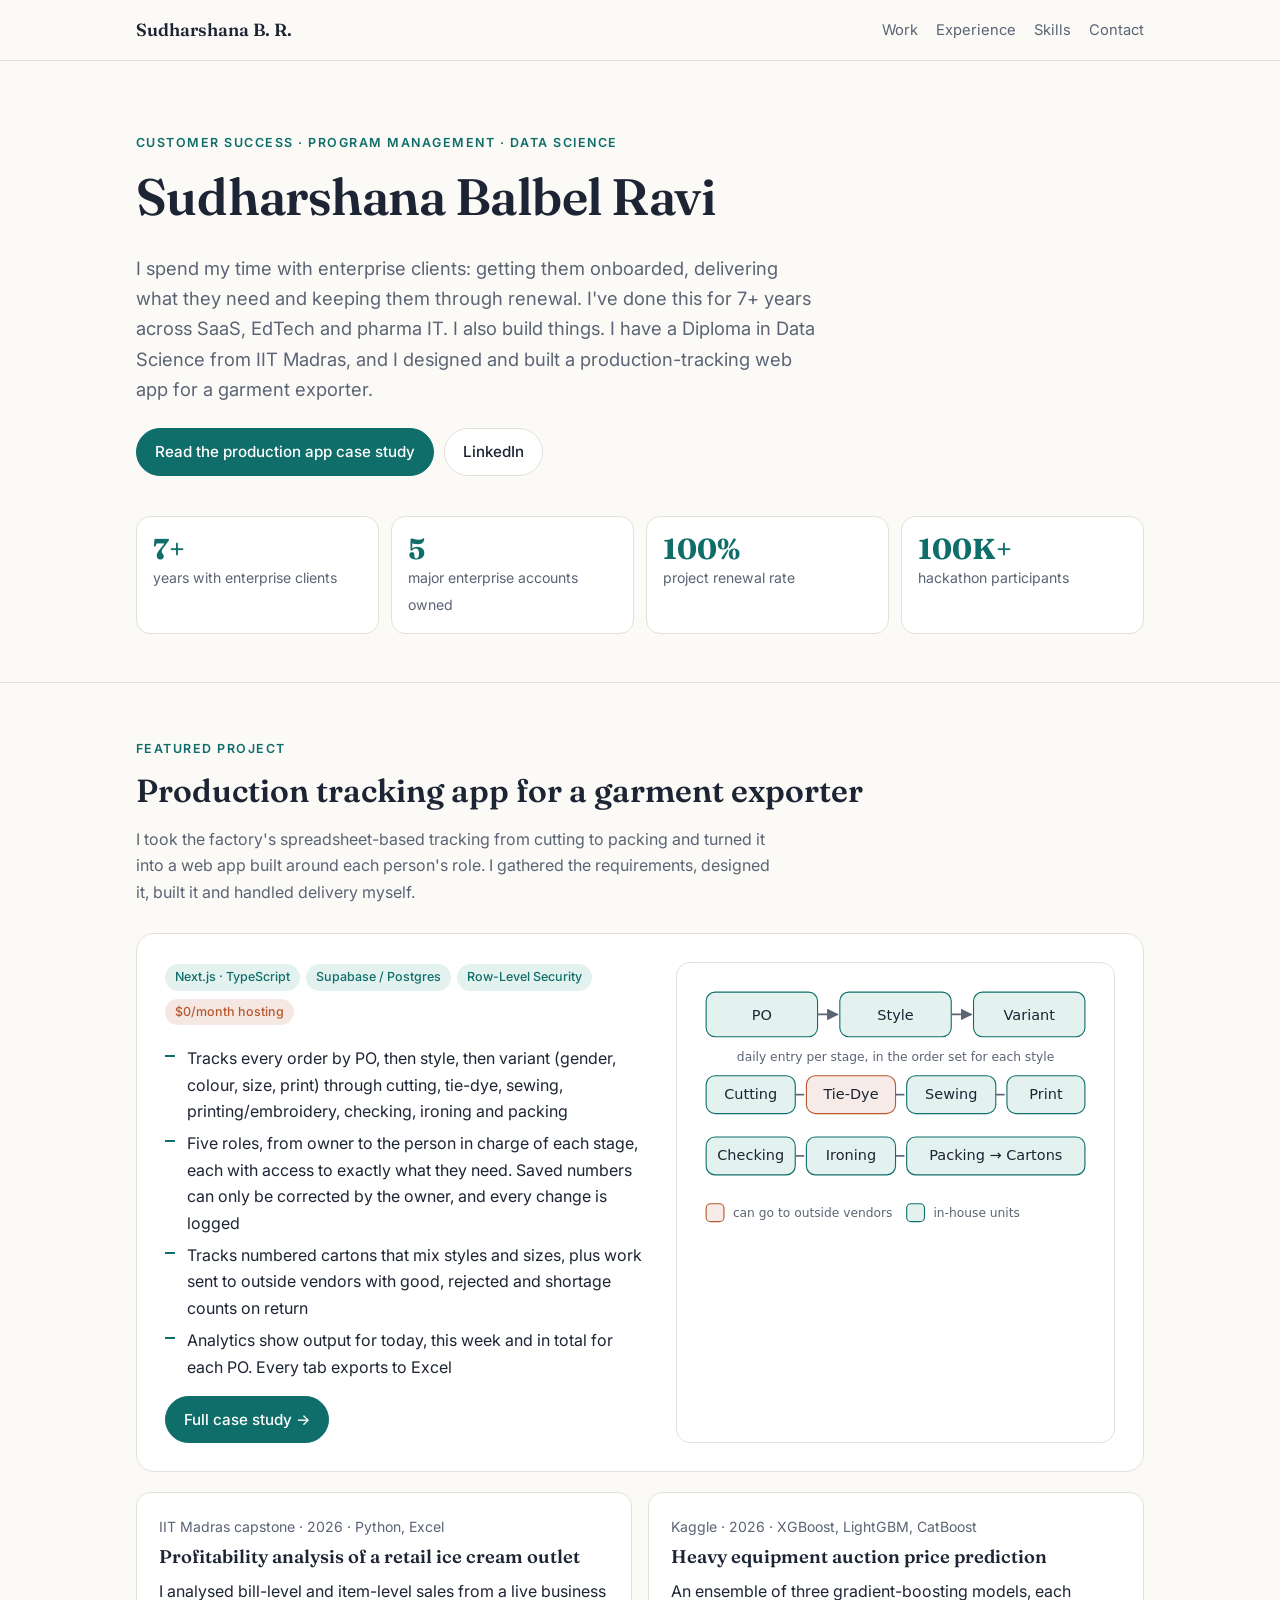
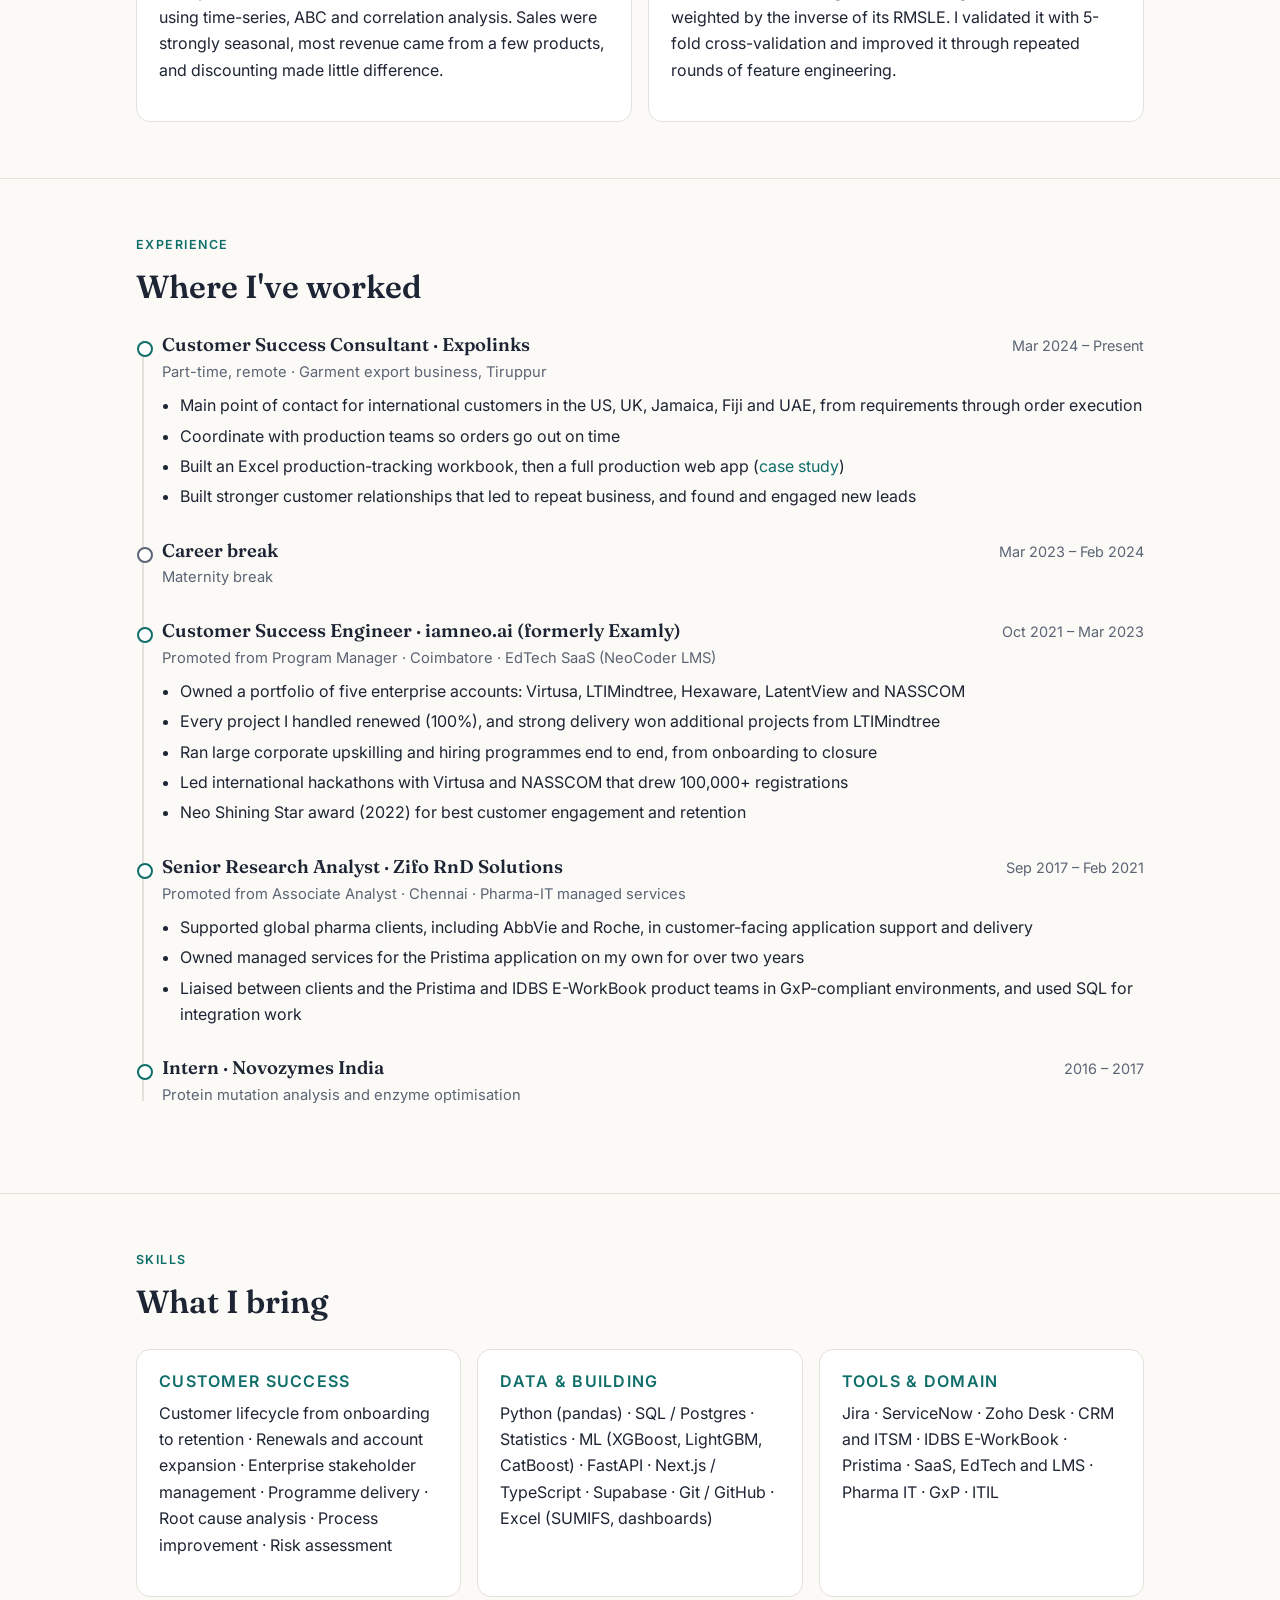
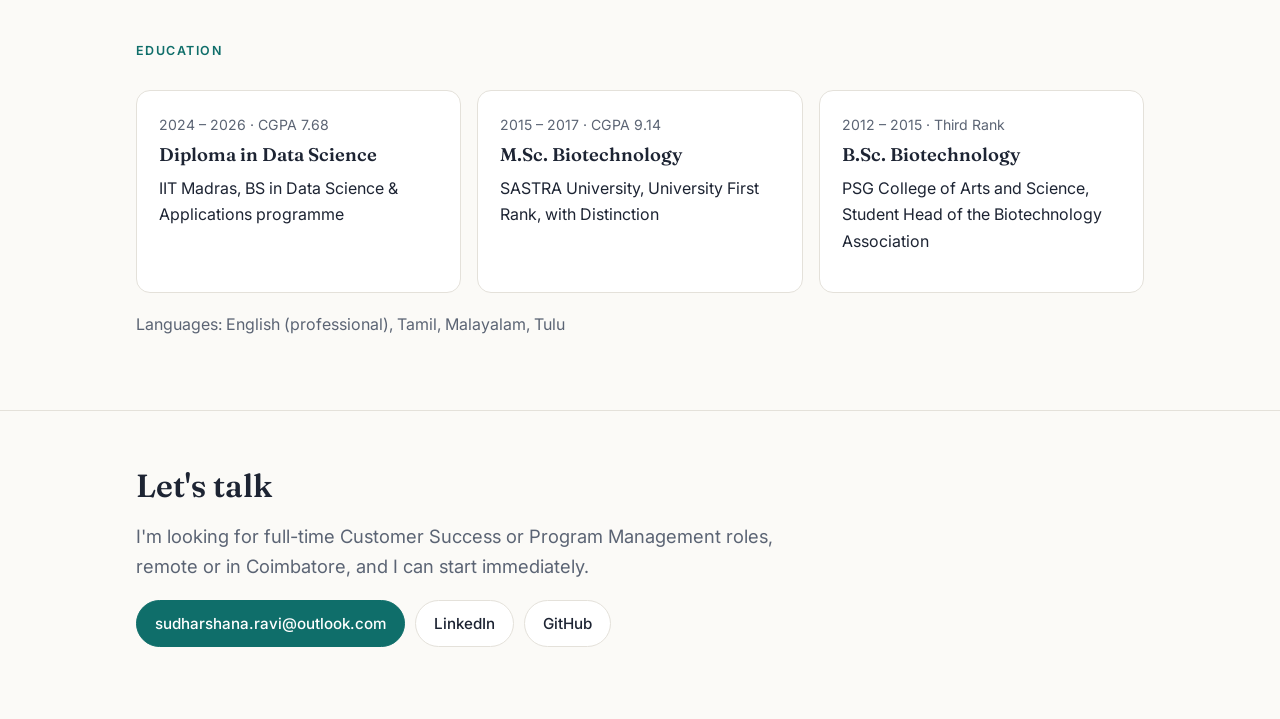
==== index.html @ f2a8cdd0 "Add portfolio site" ====
<!doctype html>
<html lang="en">
<head>
<meta charset="utf-8">
<meta name="viewport" content="width=device-width, initial-scale=1">
<title>Sudharshana Balbel Ravi</title>
<meta name="description" content="Customer Success & Program Management professional with 7+ years managing enterprise clients, Diploma in Data Science (IIT Madras), and builder of a production-tracking web app for a garment exporter.">
<link rel="preconnect" href="https://fonts.googleapis.com">
<link rel="preconnect" href="https://fonts.gstatic.com" crossorigin>
<link href="https://fonts.googleapis.com/css2?family=Fraunces:opsz,wght@9..144,600&family=Inter:wght@400;500;600&display=swap" rel="stylesheet">
<link rel="stylesheet" href="style.css">
</head>
<body>

<nav class="nav">
  <div class="wrap">
    <a class="brand" href="#top">Sudharshana B. R.</a>
    <ul>
      <li><a href="#work">Work</a></li>
      <li><a href="#experience">Experience</a></li>
      <li class="hide-sm"><a href="#skills">Skills</a></li>
      <li><a href="#contact">Contact</a></li>
    </ul>
  </div>
</nav>

<header class="hero" id="top">
  <div class="wrap">
    <div class="eyebrow">Customer Success · Program Management · Data Science</div>
    <h1>Sudharshana Balbel Ravi</h1>
    <p class="lede">I spend my time with enterprise clients: getting them onboarded, delivering what they need and keeping them through renewal. I've done this for 7+ years across SaaS, EdTech and pharma IT. I also build things. I have a Diploma in Data Science from IIT Madras, and I designed and built a production-tracking web app for a garment exporter.</p>
    <div class="btns">
      <a class="btn primary" href="production-app.html">Read the production app case study</a>
      <a class="btn" href="https://linkedin.com/in/sudharshana-balbel-ravi">LinkedIn</a>
    </div>
    <div class="stats">
      <div class="stat"><b>7+</b><span>years with enterprise clients</span></div>
      <div class="stat"><b>5</b><span>major enterprise accounts owned</span></div>
      <div class="stat"><b>100%</b><span>project renewal rate</span></div>
      <div class="stat"><b>100K+</b><span>hackathon participants</span></div>
    </div>
  </div>
</header>

<section id="work">
  <div class="wrap">
    <div class="section-head">
      <div class="eyebrow">Featured project</div>
      <h2>Production tracking app for a garment exporter</h2>
      <p>I took the factory's spreadsheet-based tracking from cutting to packing and turned it into a web app built around each person's role. I gathered the requirements, designed it, built it and handled delivery myself.</p>
    </div>
    <div class="feature">
      <div>
        <span class="tag">Next.js · TypeScript</span><span class="tag">Supabase / Postgres</span><span class="tag">Row-Level Security</span><span class="tag warm">$0/month hosting</span>
        <ul class="ticks" style="margin-top:14px">
          <li>Tracks every order by PO, then style, then variant (gender, colour, size, print) through cutting, tie-dye, sewing, printing/embroidery, checking, ironing and packing</li>
          <li>Five roles, from owner to the person in charge of each stage, each with access to exactly what they need. Saved numbers can only be corrected by the owner, and every change is logged</li>
          <li>Tracks numbered cartons that mix styles and sizes, plus work sent to outside vendors with good, rejected and shortage counts on return</li>
          <li>Analytics show output for today, this week and in total for each PO. Every tab exports to Excel</li>
        </ul>
        <a class="btn primary" href="production-app.html">Full case study →</a>
      </div>
      <div class="flow" style="margin:0">
        <svg class="compact" viewBox="0 0 360 230" role="img" aria-label="Order flow from PO to packed cartons">
          <defs><marker id="ah" viewBox="0 0 10 10" refX="9" refY="5" markerWidth="7" markerHeight="7" orient="auto"><path d="M0,0L10,5L0,10z" fill="currentColor" style="color:var(--muted)"/></marker></defs>
          <rect class="box" x="10" y="10" width="100" height="40" rx="8"/><text x="60" y="35" text-anchor="middle">PO</text>
          <rect class="box" x="130" y="10" width="100" height="40" rx="8"/><text x="180" y="35" text-anchor="middle">Style</text>
          <rect class="box" x="250" y="10" width="100" height="40" rx="8"/><text x="300" y="35" text-anchor="middle">Variant</text>
          <path class="arrow" d="M110 30H128" marker-end="url(#ah)"/><path class="arrow" d="M230 30H248" marker-end="url(#ah)"/>
          <text class="lbl" x="180" y="72" text-anchor="middle">daily entry per stage, in the order set for each style</text>
          <rect class="box" x="10" y="85" width="80" height="34" rx="8"/><text x="50" y="106" text-anchor="middle">Cutting</text>
          <rect class="box out" x="100" y="85" width="80" height="34" rx="8"/><text x="140" y="106" text-anchor="middle">Tie-Dye</text>
          <rect class="box" x="190" y="85" width="80" height="34" rx="8"/><text x="230" y="106" text-anchor="middle">Sewing</text>
          <rect class="box" x="280" y="85" width="70" height="34" rx="8"/><text x="315" y="106" text-anchor="middle">Print</text>
          <rect class="box" x="10" y="140" width="80" height="34" rx="8"/><text x="50" y="161" text-anchor="middle">Checking</text>
          <rect class="box" x="100" y="140" width="80" height="34" rx="8"/><text x="140" y="161" text-anchor="middle">Ironing</text>
          <rect class="box" x="190" y="140" width="160" height="34" rx="8"/><text x="270" y="161" text-anchor="middle">Packing → Cartons</text>
          <path class="arrow" d="M90 102H98"/><path class="arrow" d="M180 102H188"/><path class="arrow" d="M270 102H278"/>
          <path class="arrow" d="M90 157H98"/><path class="arrow" d="M180 157H188"/>
          <rect class="box out" x="10" y="200" width="16" height="16" rx="4"/><text class="lbl" x="34" y="212">can go to outside vendors</text>
          <rect class="box" x="190" y="200" width="16" height="16" rx="4"/><text class="lbl" x="214" y="212">in-house units</text>
        </svg>
      </div>
    </div>

    <div class="cards" style="margin-top:20px">
      <div class="card">
        <div class="meta">IIT Madras capstone · 2026 · Python, Excel</div>
        <h3>Profitability analysis of a retail ice cream outlet</h3>
        <p>I analysed bill-level and item-level sales from a live business using time-series, ABC and correlation analysis. Sales were strongly seasonal, most revenue came from a few products, and discounting made little difference.</p>
      </div>
      <div class="card">
        <div class="meta">Kaggle · 2026 · XGBoost, LightGBM, CatBoost</div>
        <h3>Heavy equipment auction price prediction</h3>
        <p>An ensemble of three gradient-boosting models, each weighted by the inverse of its RMSLE. I validated it with 5-fold cross-validation and improved it through repeated rounds of feature engineering.</p>
      </div>
    </div>
  </div>
</section>

<section id="experience">
  <div class="wrap">
    <div class="section-head"><div class="eyebrow">Experience</div><h2>Where I've worked</h2></div>
    <div class="tl">
      <div class="tl-item">
        <div class="tl-head"><h3>Customer Success Consultant · Expolinks</h3><span class="tl-date">Mar 2024 – Present</span></div>
        <div class="tl-sub">Part-time, remote · Garment export business, Tiruppur</div>
        <ul>
          <li>Main point of contact for international customers in the US, UK, Jamaica, Fiji and UAE, from requirements through order execution</li>
          <li>Coordinate with production teams so orders go out on time</li>
          <li>Built an Excel production-tracking workbook, then a full production web app (<a href="production-app.html">case study</a>)</li>
          <li>Built stronger customer relationships that led to repeat business, and found and engaged new leads</li>
        </ul>
      </div>
      <div class="tl-item break">
        <div class="tl-head"><h3>Career break</h3><span class="tl-date">Mar 2023 – Feb 2024</span></div>
        <div class="tl-sub">Maternity break</div>
      </div>
      <div class="tl-item">
        <div class="tl-head"><h3>Customer Success Engineer · iamneo.ai (formerly Examly)</h3><span class="tl-date">Oct 2021 – Mar 2023</span></div>
        <div class="tl-sub">Promoted from Program Manager · Coimbatore · EdTech SaaS (NeoCoder LMS)</div>
        <ul>
          <li>Owned a portfolio of five enterprise accounts: Virtusa, LTIMindtree, Hexaware, LatentView and NASSCOM</li>
          <li>Every project I handled renewed (100%), and strong delivery won additional projects from LTIMindtree</li>
          <li>Ran large corporate upskilling and hiring programmes end to end, from onboarding to closure</li>
          <li>Led international hackathons with Virtusa and NASSCOM that drew 100,000+ registrations</li>
          <li>Neo Shining Star award (2022) for best customer engagement and retention</li>
        </ul>
      </div>
      <div class="tl-item">
        <div class="tl-head"><h3>Senior Research Analyst · Zifo RnD Solutions</h3><span class="tl-date">Sep 2017 – Feb 2021</span></div>
        <div class="tl-sub">Promoted from Associate Analyst · Chennai · Pharma-IT managed services</div>
        <ul>
          <li>Supported global pharma clients, including AbbVie and Roche, in customer-facing application support and delivery</li>
          <li>Owned managed services for the Pristima application on my own for over two years</li>
          <li>Liaised between clients and the Pristima and IDBS E-WorkBook product teams in GxP-compliant environments, and used SQL for integration work</li>
        </ul>
      </div>
      <div class="tl-item">
        <div class="tl-head"><h3>Intern · Novozymes India</h3><span class="tl-date">2016 – 2017</span></div>
        <div class="tl-sub">Protein mutation analysis and enzyme optimisation</div>
      </div>
    </div>
  </div>
</section>

<section id="skills">
  <div class="wrap">
    <div class="section-head"><div class="eyebrow">Skills</div><h2>What I bring</h2></div>
    <div class="skills">
      <div class="card"><h3>Customer success</h3><p>Customer lifecycle from onboarding to retention · Renewals and account expansion · Enterprise stakeholder management · Programme delivery · Root cause analysis · Process improvement · Risk assessment</p></div>
      <div class="card"><h3>Data &amp; building</h3><p>Python (pandas) · SQL / Postgres · Statistics · ML (XGBoost, LightGBM, CatBoost) · FastAPI · Next.js / TypeScript · Supabase · Git / GitHub · Excel (SUMIFS, dashboards)</p></div>
      <div class="card"><h3>Tools &amp; domain</h3><p>Jira · ServiceNow · Zoho Desk · CRM and ITSM · IDBS E-WorkBook · Pristima · SaaS, EdTech and LMS · Pharma IT · GxP · ITIL</p></div>
    </div>

    <div class="section-head" style="margin-top:44px"><div class="eyebrow">Education</div></div>
    <div class="edu">
      <div class="card"><div class="meta">2024 – 2026 · CGPA 7.68</div><h3>Diploma in Data Science</h3><p>IIT Madras, BS in Data Science &amp; Applications programme</p></div>
      <div class="card"><div class="meta">2015 – 2017 · CGPA 9.14</div><h3>M.Sc. Biotechnology</h3><p>SASTRA University, University First Rank, with Distinction</p></div>
      <div class="card"><div class="meta">2012 – 2015 · Third Rank</div><h3>B.Sc. Biotechnology</h3><p>PSG College of Arts and Science, Student Head of the Biotechnology Association</p></div>
    </div>
    <p style="color:var(--muted);margin-top:18px">Languages: English (professional), Tamil, Malayalam, Tulu</p>
  </div>
</section>

<footer id="contact">
  <div class="wrap">
    <h2>Let's talk</h2>
    <p class="lede">I'm looking for full-time Customer Success or Program Management roles, remote or in Coimbatore, and I can start immediately.</p>
    <div class="contact">
      <a class="btn primary" href="mailto:sudharshana.ravi@outlook.com">sudharshana.ravi@outlook.com</a>
      <a class="btn" href="https://linkedin.com/in/sudharshana-balbel-ravi">LinkedIn</a>
      <a class="btn" href="https://github.com/SudharshanaBalbelRavu">GitHub</a>
    </div>
  </div>
</footer>
</body>
</html>
---- style.css ----
:root {
  --bg: #fbfaf7;
  --surface: #ffffff;
  --ink: #1d2433;
  --muted: #5b6474;
  --line: #e4e1da;
  --accent: #0f6e6a;
  --accent-soft: #e3f1ef;
  --warm: #b8572f;
  --radius: 14px;
  --max: 1040px;
}
@media (prefers-color-scheme: dark) {
  :root:not([data-theme="light"]) {
    --bg: #12161d; --surface: #1a2029; --ink: #e8eaee; --muted: #a2aab7;
    --line: #2c3440; --accent: #4fb7ae; --accent-soft: #173431; --warm: #e08a62;
  }
}
* { box-sizing: border-box; }
html { scroll-behavior: smooth; }
body {
  margin: 0; background: var(--bg); color: var(--ink);
  font: 16px/1.65 "Inter", system-ui, -apple-system, "Segoe UI", sans-serif;
}
a { color: var(--accent); text-decoration: none; }
a:hover { text-decoration: underline; }
.wrap { max-width: var(--max); margin: 0 auto; padding: 0 16px; }
h1, h2, h3 { font-family: "Fraunces", Georgia, serif; line-height: 1.2; margin: 0 0 .5em; font-weight: 600; }
h1 { font-size: clamp(2.1rem, 5vw, 3.2rem); letter-spacing: -.01em; }
h2 { font-size: clamp(1.5rem, 3vw, 2rem); }
h3 { font-size: 1.15rem; }
p { margin: 0 0 1em; }

/* nav */
.nav { position: sticky; top: 0; z-index: 10; background: color-mix(in srgb, var(--bg) 88%, transparent); backdrop-filter: blur(8px); border-bottom: 1px solid var(--line); }
.nav .wrap { display: flex; align-items: center; justify-content: space-between; height: 60px; gap: 12px; }
.brand { font-family: "Fraunces", Georgia, serif; font-weight: 600; color: var(--ink); font-size: 1.1rem; }
.nav ul { display: flex; gap: 18px; list-style: none; margin: 0; padding: 0; font-size: .92rem; }
.nav ul a { color: var(--muted); }
@media (max-width: 640px) { .nav ul li.hide-sm { display: none; } .nav ul { gap: 12px; } }

/* hero */
.hero { padding: 72px 0 48px; }
.eyebrow { text-transform: uppercase; letter-spacing: .12em; font-size: .78rem; color: var(--accent); font-weight: 600; margin-bottom: 12px; }
.lede { font-size: 1.15rem; color: var(--muted); max-width: 680px; }
.btns { display: flex; flex-wrap: wrap; gap: 10px; margin-top: 24px; }
.btn { display: inline-block; padding: 10px 18px; border-radius: 999px; border: 1px solid var(--line); color: var(--ink); background: var(--surface); font-weight: 500; font-size: .95rem; }
.btn.primary { background: var(--accent); color: #fff; border-color: var(--accent); }
.btn:hover { text-decoration: none; filter: brightness(1.05); }

.stats { display: grid; grid-template-columns: repeat(4, 1fr); gap: 12px; margin-top: 40px; }
.stat { background: var(--surface); border: 1px solid var(--line); border-radius: var(--radius); padding: 16px; }
.stat b { display: block; font-family: "Fraunces", Georgia, serif; font-size: 1.8rem; color: var(--accent); line-height: 1.1; }
.stat span { color: var(--muted); font-size: .88rem; }
@media (max-width: 720px) { .stats { grid-template-columns: repeat(2, 1fr); } }

section { padding: 56px 0; border-top: 1px solid var(--line); }
.section-head { margin-bottom: 28px; }
.section-head p { color: var(--muted); max-width: 640px; }

/* featured project */
.feature { display: grid; grid-template-columns: 1.1fr 1fr; gap: 28px; background: var(--surface); border: 1px solid var(--line); border-radius: 18px; padding: 28px; }
@media (max-width: 820px) { .feature { grid-template-columns: 1fr; } }
.tag { display: inline-block; font-size: .78rem; padding: 3px 10px; border-radius: 999px; background: var(--accent-soft); color: var(--accent); margin: 0 6px 6px 0; font-weight: 500; }
.tag.warm { background: color-mix(in srgb, var(--warm) 14%, transparent); color: var(--warm); }
ul.ticks { list-style: none; padding: 0; margin: 0 0 1em; }
ul.ticks li { padding-left: 22px; position: relative; margin-bottom: 6px; }
ul.ticks li::before { content: ""; position: absolute; left: 0; top: .62em; width: 10px; height: 2px; background: var(--accent); }

.cards { display: grid; grid-template-columns: repeat(2, 1fr); gap: 16px; }
@media (max-width: 720px) { .cards { grid-template-columns: 1fr; } }
.card { background: var(--surface); border: 1px solid var(--line); border-radius: var(--radius); padding: 22px; }
.card .meta { color: var(--muted); font-size: .88rem; margin-bottom: 8px; }

/* timeline */
.tl { position: relative; padding-left: 26px; }
.tl::before { content: ""; position: absolute; left: 6px; top: 6px; bottom: 6px; width: 2px; background: var(--line); }
.tl-item { position: relative; margin-bottom: 30px; }
.tl-item::before { content: ""; position: absolute; left: -25px; top: 7px; width: 12px; height: 12px; border-radius: 50%; background: var(--surface); border: 2px solid var(--accent); }
.tl-item.break::before { border-color: var(--muted); }
.tl-head { display: flex; flex-wrap: wrap; justify-content: space-between; gap: 4px 16px; }
.tl-head h3 { margin: 0; }
.tl-date { color: var(--muted); font-size: .9rem; white-space: nowrap; }
.tl-sub { color: var(--muted); font-size: .92rem; margin: 2px 0 8px; }
.tl-item ul { margin: 0; padding-left: 18px; }
.tl-item li { margin-bottom: 4px; }

.skills { display: grid; grid-template-columns: repeat(3, 1fr); gap: 16px; }
@media (max-width: 820px) { .skills { grid-template-columns: 1fr; } }
.skills .card h3 { font-size: 1rem; font-family: inherit; text-transform: uppercase; letter-spacing: .08em; color: var(--accent); }

.edu { display: grid; grid-template-columns: repeat(3, 1fr); gap: 16px; }
@media (max-width: 820px) { .edu { grid-template-columns: 1fr; } }

footer { padding: 56px 0 72px; border-top: 1px solid var(--line); }
.contact { display: flex; flex-wrap: wrap; gap: 10px; }

/* case study */
.cs-hero { padding: 56px 0 32px; }
.back { font-size: .92rem; color: var(--muted); }
.facts { display: grid; grid-template-columns: repeat(4, 1fr); gap: 12px; margin: 28px 0 8px; }
.facts div { background: var(--surface); border: 1px solid var(--line); border-radius: var(--radius); padding: 14px 16px; }
.facts small { display: block; color: var(--muted); font-size: .8rem; text-transform: uppercase; letter-spacing: .08em; }
@media (max-width: 720px) { .facts { grid-template-columns: repeat(2, 1fr); } }
.prose { max-width: 760px; }
.flow { overflow-x: auto; background: var(--surface); border: 1px solid var(--line); border-radius: var(--radius); padding: 18px; margin: 18px 0; }
.flow svg { display: block; min-width: 640px; width: 100%; height: auto; }
.flow svg .box { fill: var(--accent-soft); stroke: var(--accent); }
.flow svg .box.out { fill: color-mix(in srgb, var(--warm) 12%, var(--surface)); stroke: var(--warm); }
.flow svg text { fill: var(--ink); font: 500 13px system-ui, sans-serif; }
.flow svg .lbl { fill: var(--muted); font-size: 11px; }
.flow svg .arrow { stroke: var(--muted); stroke-width: 1.5; fill: none; }
table { width: 100%; border-collapse: collapse; font-size: .93rem; margin: 12px 0 20px; }
th, td { text-align: left; padding: 9px 10px; border-bottom: 1px solid var(--line); vertical-align: top; }
th { font-weight: 600; color: var(--muted); font-size: .8rem; text-transform: uppercase; letter-spacing: .06em; }
.table-wrap { overflow-x: auto; }
.callout { background: var(--accent-soft); border-left: 3px solid var(--accent); padding: 14px 18px; border-radius: 8px; margin: 18px 0; }
.flow svg.compact { min-width: 0; max-width: 420px; margin: 0 auto; }
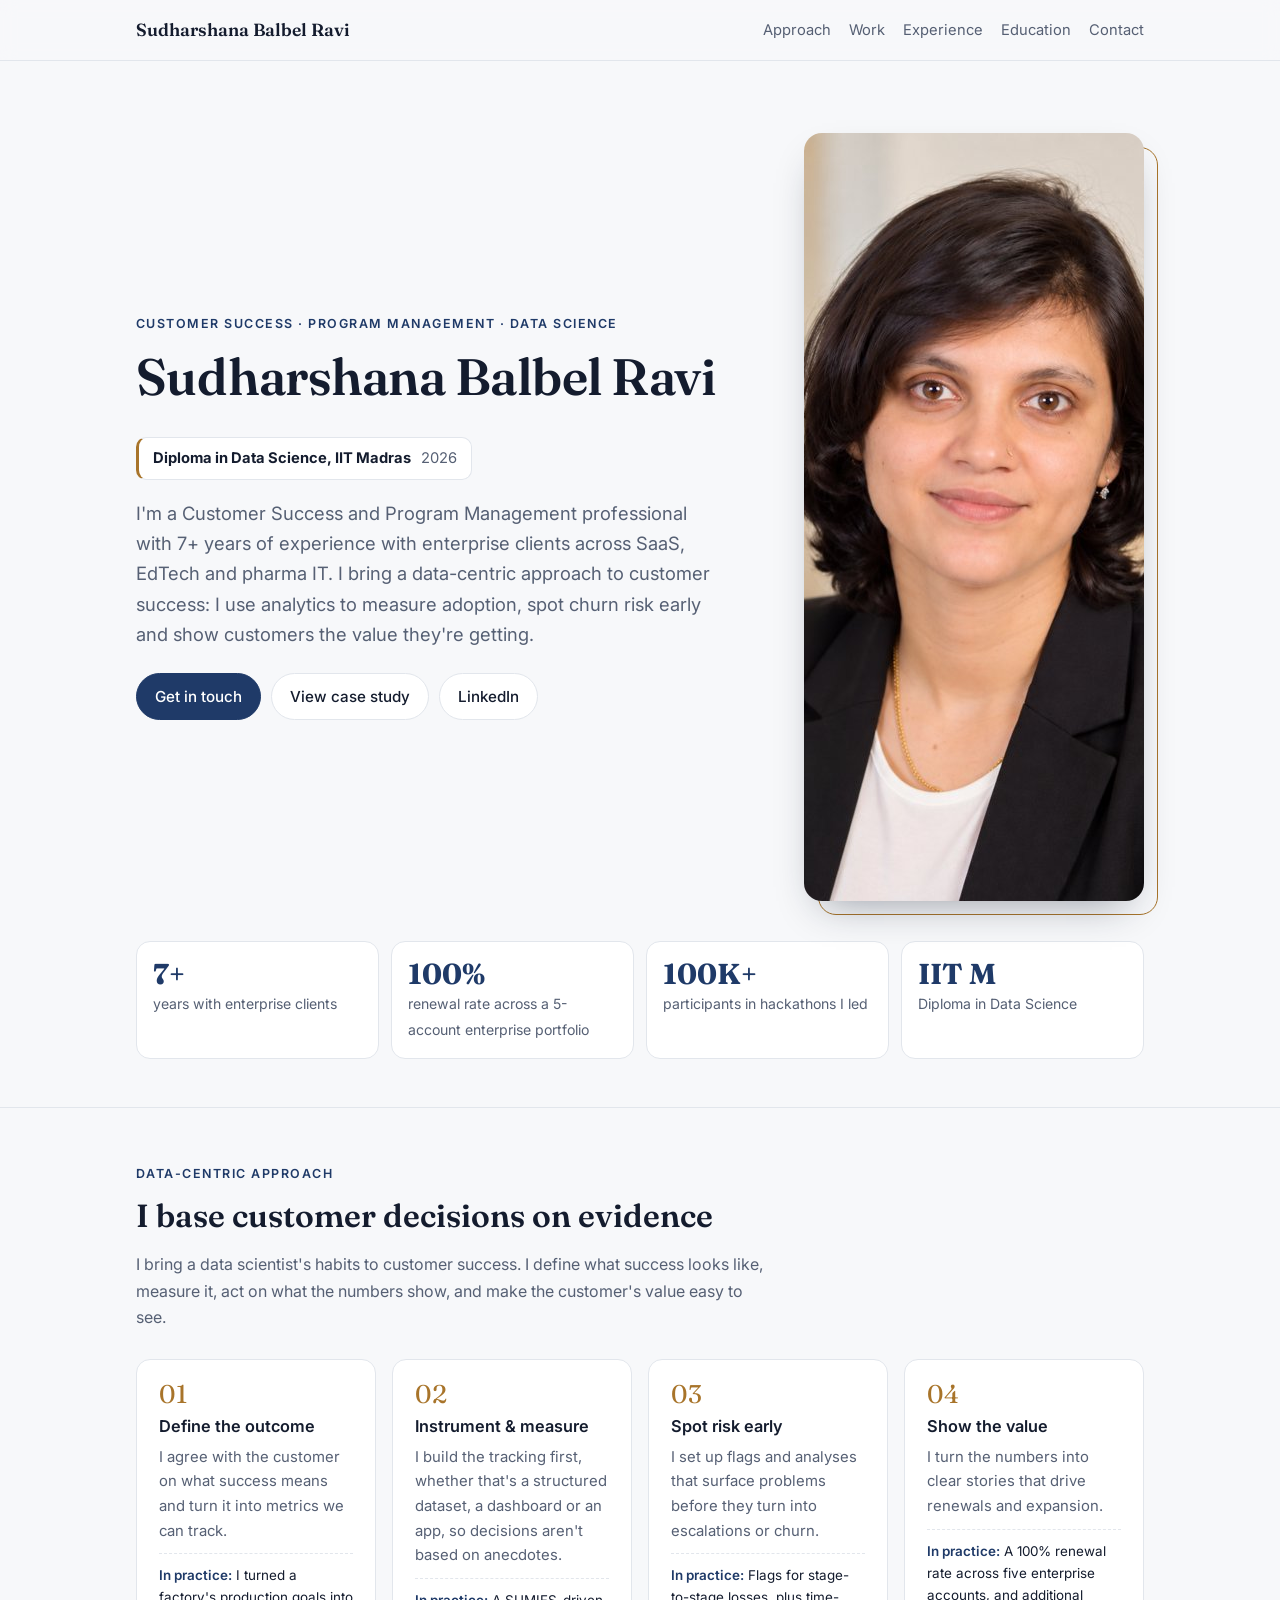
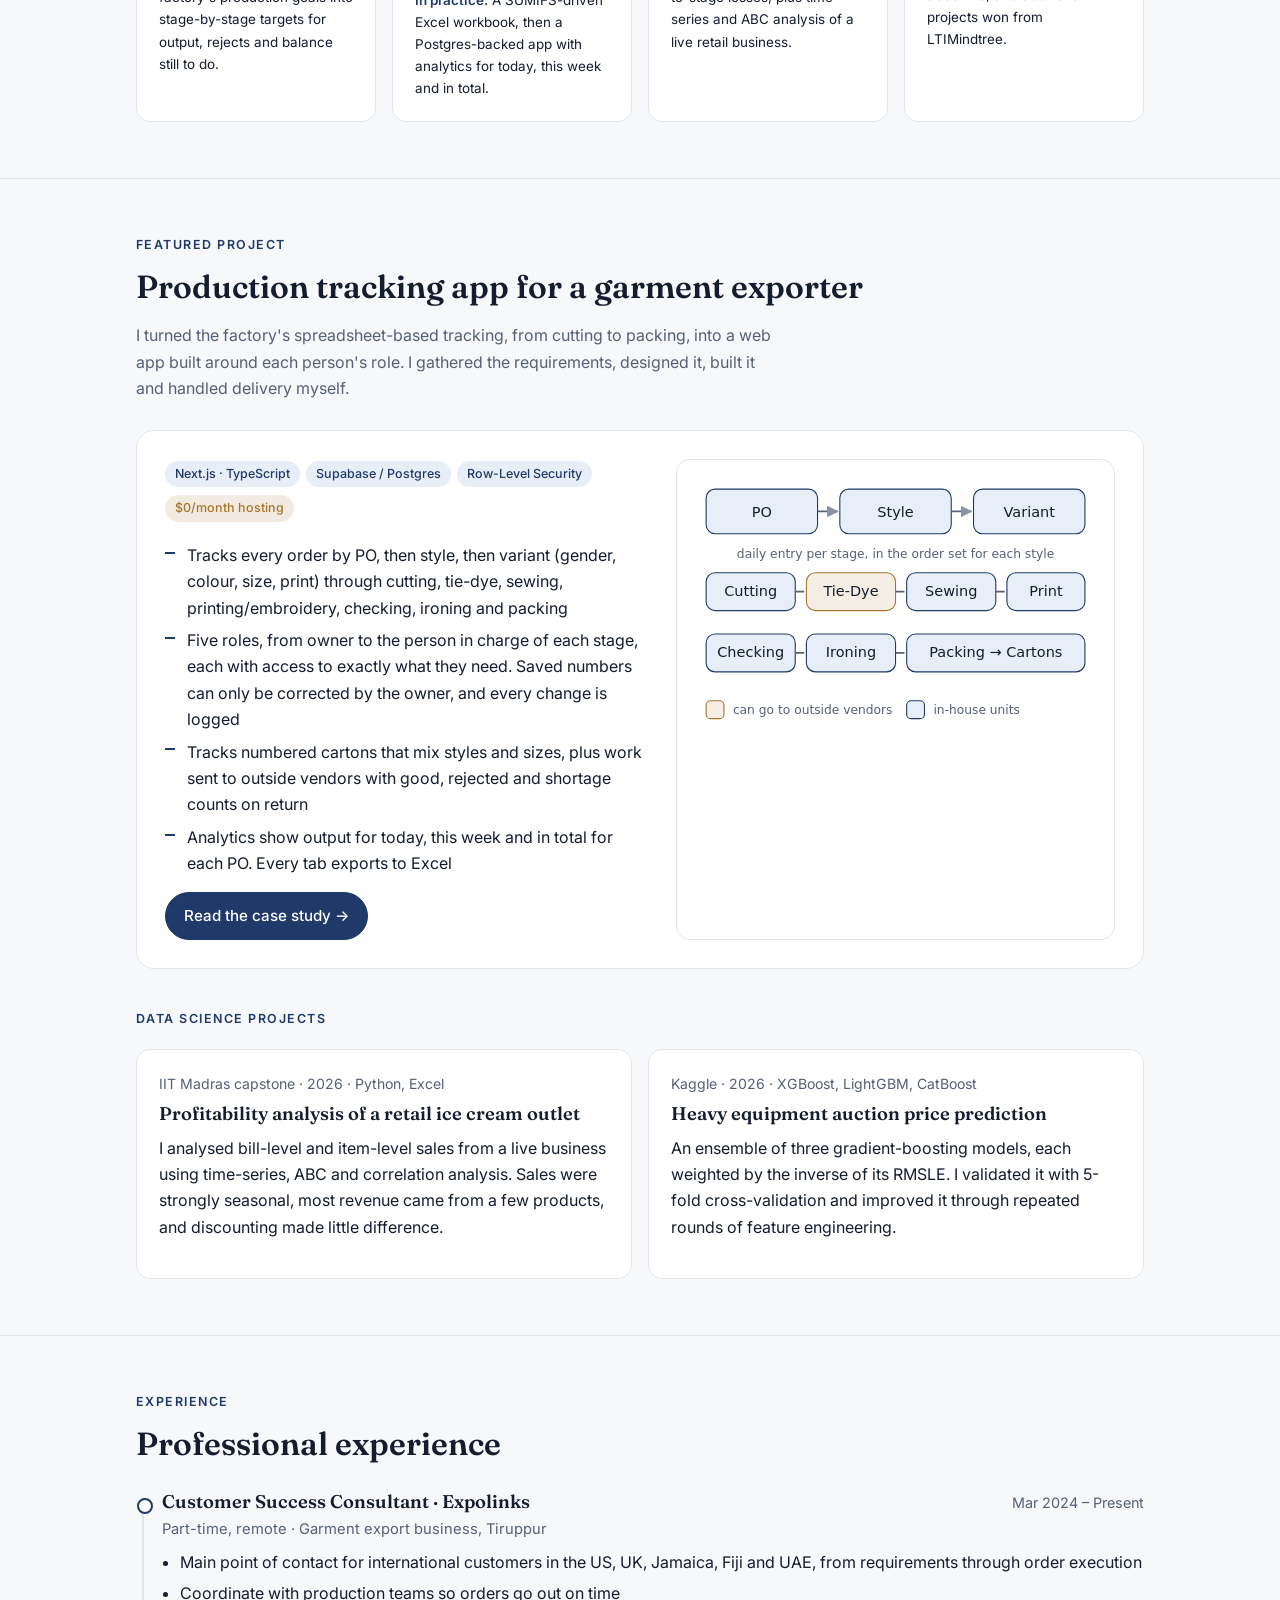
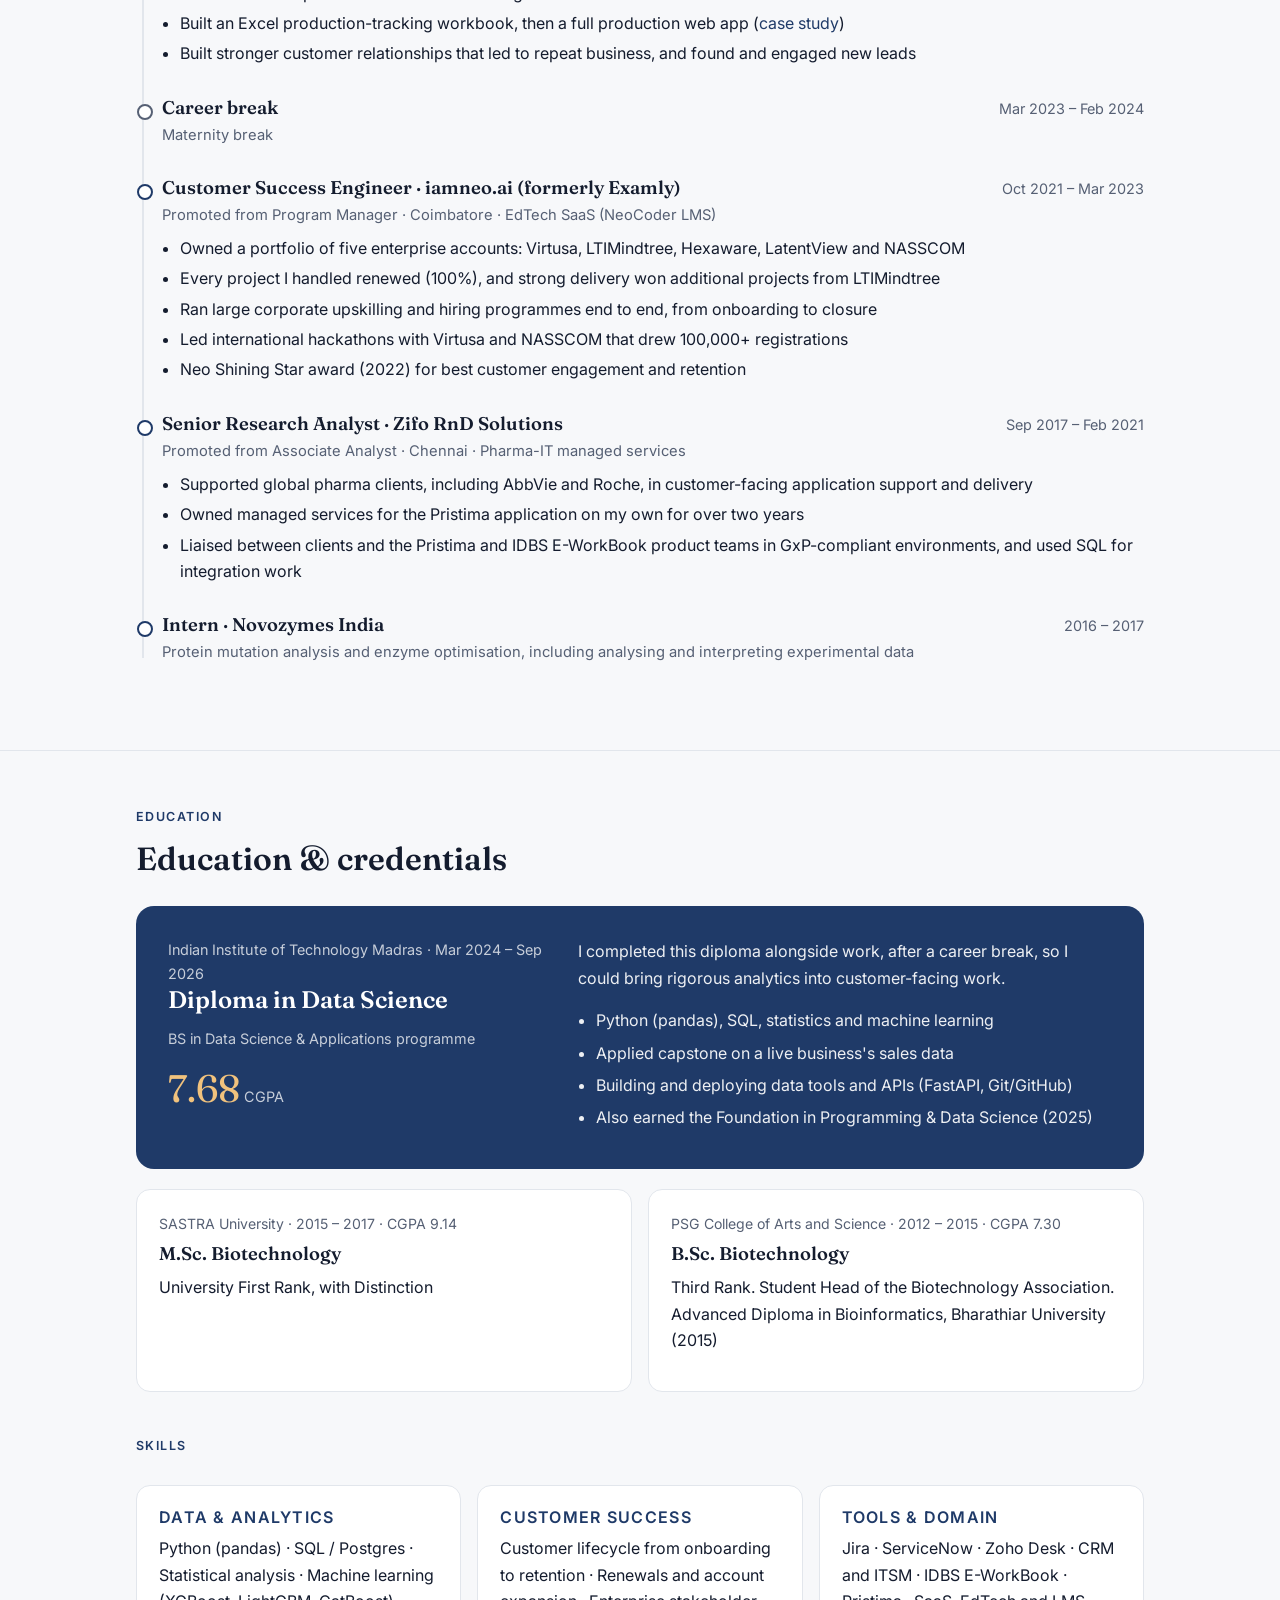
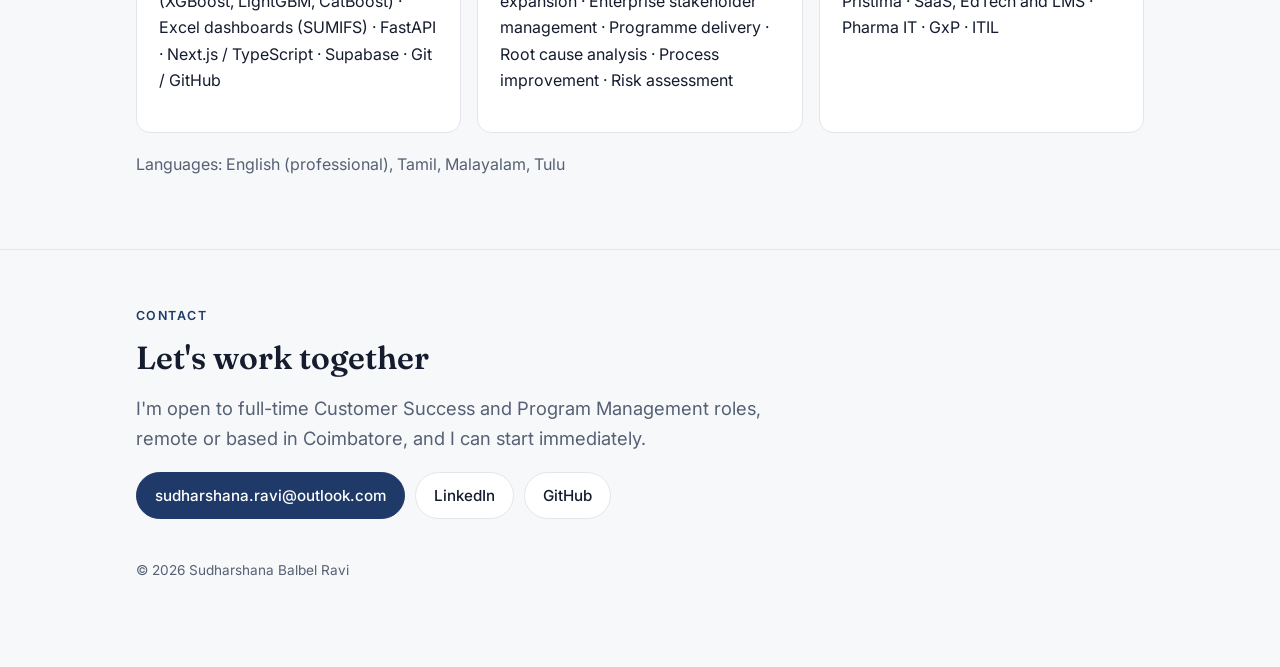
==== commit 31edde4a: "Add photo, data-centric approach and IIT Madras highlight" ====
--- a/index.html
+++ b/index.html
@@ -4,7 +4,10 @@
 <meta charset="utf-8">
 <meta name="viewport" content="width=device-width, initial-scale=1">
 <title>Sudharshana Balbel Ravi</title>
-<meta name="description" content="Customer Success & Program Management professional with 7+ years managing enterprise clients, Diploma in Data Science (IIT Madras), and builder of a production-tracking web app for a garment exporter.">
+<meta name="description" content="Customer Success and Program Management professional with 7+ years of experience with enterprise clients and a Diploma in Data Science from IIT Madras. I use data to measure adoption, spot risk and show value.">
+<meta property="og:title" content="Sudharshana Balbel Ravi | Customer Success & Data Science">
+<meta property="og:description" content="7+ years with enterprise clients, Diploma in Data Science (IIT Madras), and a customer success practice driven by data.">
+<meta property="og:image" content="https://sudharshanabalbelravu.github.io/photo.jpg">
 <link rel="preconnect" href="https://fonts.googleapis.com">
 <link rel="preconnect" href="https://fonts.gstatic.com" crossorigin>
 <link href="https://fonts.googleapis.com/css2?family=Fraunces:opsz,wght@9..144,600&family=Inter:wght@400;500;600&display=swap" rel="stylesheet">
@@ -14,40 +17,84 @@
 
 <nav class="nav">
   <div class="wrap">
-    <a class="brand" href="#top">Sudharshana B. R.</a>
+    <a class="brand" href="#top">Sudharshana Balbel Ravi</a>
     <ul>
+      <li class="hide-sm"><a href="#approach">Approach</a></li>
       <li><a href="#work">Work</a></li>
       <li><a href="#experience">Experience</a></li>
-      <li class="hide-sm"><a href="#skills">Skills</a></li>
+      <li class="hide-sm"><a href="#education">Education</a></li>
       <li><a href="#contact">Contact</a></li>
     </ul>
   </div>
 </nav>
 
 <header class="hero" id="top">
-  <div class="wrap">
-    <div class="eyebrow">Customer Success · Program Management · Data Science</div>
-    <h1>Sudharshana Balbel Ravi</h1>
-    <p class="lede">I spend my time with enterprise clients: getting them onboarded, delivering what they need and keeping them through renewal. I've done this for 7+ years across SaaS, EdTech and pharma IT. I also build things. I have a Diploma in Data Science from IIT Madras, and I designed and built a production-tracking web app for a garment exporter.</p>
-    <div class="btns">
-      <a class="btn primary" href="production-app.html">Read the production app case study</a>
-      <a class="btn" href="https://linkedin.com/in/sudharshana-balbel-ravi">LinkedIn</a>
-    </div>
+  <div class="wrap hero-grid">
+    <div>
+      <div class="eyebrow">Customer Success · Program Management · Data Science</div>
+      <h1>Sudharshana Balbel Ravi</h1>
+      <div class="cred"><b>Diploma in Data Science, IIT Madras</b><span>2026</span></div>
+      <p class="lede">I'm a Customer Success and Program Management professional with 7+ years of experience with enterprise clients across SaaS, EdTech and pharma IT. I bring a data-centric approach to customer success: I use analytics to measure adoption, spot churn risk early and show customers the value they're getting.</p>
+      <div class="btns">
+        <a class="btn primary" href="#contact">Get in touch</a>
+        <a class="btn" href="production-app.html">View case study</a>
+        <a class="btn" href="https://linkedin.com/in/sudharshana-balbel-ravi">LinkedIn</a>
+      </div>
+    </div>
+    <div class="portrait"><img src="photo.jpg" alt="Portrait of Sudharshana Balbel Ravi" width="640" height="768"></div>
+  </div>
+  <div class="wrap">
     <div class="stats">
       <div class="stat"><b>7+</b><span>years with enterprise clients</span></div>
-      <div class="stat"><b>5</b><span>major enterprise accounts owned</span></div>
-      <div class="stat"><b>100%</b><span>project renewal rate</span></div>
-      <div class="stat"><b>100K+</b><span>hackathon participants</span></div>
+      <div class="stat"><b>100%</b><span>renewal rate across a 5-account enterprise portfolio</span></div>
+      <div class="stat"><b>100K+</b><span>participants in hackathons I led</span></div>
+      <div class="stat"><b>IIT M</b><span>Diploma in Data Science</span></div>
     </div>
   </div>
 </header>
+
+<section id="approach">
+  <div class="wrap">
+    <div class="section-head">
+      <div class="eyebrow">Data-centric approach</div>
+      <h2>I base customer decisions on evidence</h2>
+      <p>I bring a data scientist's habits to customer success. I define what success looks like, measure it, act on what the numbers show, and make the customer's value easy to see.</p>
+    </div>
+    <div class="approach">
+      <div class="step">
+        <div class="num">01</div>
+        <h3>Define the outcome</h3>
+        <p>I agree with the customer on what success means and turn it into metrics we can track.</p>
+        <p class="proof"><b>In practice:</b> I turned a factory's production goals into stage-by-stage targets for output, rejects and balance still to do.</p>
+      </div>
+      <div class="step">
+        <div class="num">02</div>
+        <h3>Instrument &amp; measure</h3>
+        <p>I build the tracking first, whether that's a structured dataset, a dashboard or an app, so decisions aren't based on anecdotes.</p>
+        <p class="proof"><b>In practice:</b> A SUMIFS-driven Excel workbook, then a Postgres-backed app with analytics for today, this week and in total.</p>
+      </div>
+      <div class="step">
+        <div class="num">03</div>
+        <h3>Spot risk early</h3>
+        <p>I set up flags and analyses that surface problems before they turn into escalations or churn.</p>
+        <p class="proof"><b>In practice:</b> Flags for stage-to-stage losses, plus time-series and ABC analysis of a live retail business.</p>
+      </div>
+      <div class="step">
+        <div class="num">04</div>
+        <h3>Show the value</h3>
+        <p>I turn the numbers into clear stories that drive renewals and expansion.</p>
+        <p class="proof"><b>In practice:</b> A 100% renewal rate across five enterprise accounts, and additional projects won from LTIMindtree.</p>
+      </div>
+    </div>
+  </div>
+</section>
 
 <section id="work">
   <div class="wrap">
     <div class="section-head">
       <div class="eyebrow">Featured project</div>
       <h2>Production tracking app for a garment exporter</h2>
-      <p>I took the factory's spreadsheet-based tracking from cutting to packing and turned it into a web app built around each person's role. I gathered the requirements, designed it, built it and handled delivery myself.</p>
+      <p>I turned the factory's spreadsheet-based tracking, from cutting to packing, into a web app built around each person's role. I gathered the requirements, designed it, built it and handled delivery myself.</p>
     </div>
     <div class="feature">
       <div>
@@ -58,11 +105,11 @@
           <li>Tracks numbered cartons that mix styles and sizes, plus work sent to outside vendors with good, rejected and shortage counts on return</li>
           <li>Analytics show output for today, this week and in total for each PO. Every tab exports to Excel</li>
         </ul>
-        <a class="btn primary" href="production-app.html">Full case study →</a>
+        <a class="btn primary" href="production-app.html">Read the case study →</a>
       </div>
       <div class="flow" style="margin:0">
         <svg class="compact" viewBox="0 0 360 230" role="img" aria-label="Order flow from PO to packed cartons">
-          <defs><marker id="ah" viewBox="0 0 10 10" refX="9" refY="5" markerWidth="7" markerHeight="7" orient="auto"><path d="M0,0L10,5L0,10z" fill="currentColor" style="color:var(--muted)"/></marker></defs>
+          <defs><marker id="ah" viewBox="0 0 10 10" refX="9" refY="5" markerWidth="7" markerHeight="7" orient="auto"><path d="M0,0L10,5L0,10z" fill="#8a93a3"/></marker></defs>
           <rect class="box" x="10" y="10" width="100" height="40" rx="8"/><text x="60" y="35" text-anchor="middle">PO</text>
           <rect class="box" x="130" y="10" width="100" height="40" rx="8"/><text x="180" y="35" text-anchor="middle">Style</text>
           <rect class="box" x="250" y="10" width="100" height="40" rx="8"/><text x="300" y="35" text-anchor="middle">Variant</text>
@@ -83,7 +130,8 @@
       </div>
     </div>
 
-    <div class="cards" style="margin-top:20px">
+    <div class="section-head" style="margin:40px 0 20px"><div class="eyebrow">Data science projects</div></div>
+    <div class="cards">
       <div class="card">
         <div class="meta">IIT Madras capstone · 2026 · Python, Excel</div>
         <h3>Profitability analysis of a retail ice cream outlet</h3>
@@ -100,7 +148,7 @@
 
 <section id="experience">
   <div class="wrap">
-    <div class="section-head"><div class="eyebrow">Experience</div><h2>Where I've worked</h2></div>
+    <div class="section-head"><div class="eyebrow">Experience</div><h2>Professional experience</h2></div>
     <div class="tl">
       <div class="tl-item">
         <div class="tl-head"><h3>Customer Success Consultant · Expolinks</h3><span class="tl-date">Mar 2024 – Present</span></div>
@@ -138,40 +186,58 @@
       </div>
       <div class="tl-item">
         <div class="tl-head"><h3>Intern · Novozymes India</h3><span class="tl-date">2016 – 2017</span></div>
-        <div class="tl-sub">Protein mutation analysis and enzyme optimisation</div>
-      </div>
-    </div>
-  </div>
-</section>
-
-<section id="skills">
-  <div class="wrap">
-    <div class="section-head"><div class="eyebrow">Skills</div><h2>What I bring</h2></div>
+        <div class="tl-sub">Protein mutation analysis and enzyme optimisation, including analysing and interpreting experimental data</div>
+      </div>
+    </div>
+  </div>
+</section>
+
+<section id="education">
+  <div class="wrap">
+    <div class="section-head"><div class="eyebrow">Education</div><h2>Education &amp; credentials</h2></div>
+    <div class="iit">
+      <div>
+        <div class="meta">Indian Institute of Technology Madras · Mar 2024 – Sep 2026</div>
+        <h3>Diploma in Data Science</h3>
+        <div class="meta">BS in Data Science &amp; Applications programme</div>
+        <div style="margin-top:18px"><span class="big">7.68</span> <span class="meta">CGPA</span></div>
+      </div>
+      <div>
+        <p style="color:rgba(255,255,255,.92)">I completed this diploma alongside work, after a career break, so I could bring rigorous analytics into customer-facing work.</p>
+        <ul>
+          <li>Python (pandas), SQL, statistics and machine learning</li>
+          <li>Applied capstone on a live business's sales data</li>
+          <li>Building and deploying data tools and APIs (FastAPI, Git/GitHub)</li>
+          <li>Also earned the Foundation in Programming &amp; Data Science (2025)</li>
+        </ul>
+      </div>
+    </div>
+    <div class="edu two">
+      <div class="card"><div class="meta">SASTRA University · 2015 – 2017 · CGPA 9.14</div><h3>M.Sc. Biotechnology</h3><p>University First Rank, with Distinction</p></div>
+      <div class="card"><div class="meta">PSG College of Arts and Science · 2012 – 2015 · CGPA 7.30</div><h3>B.Sc. Biotechnology</h3><p>Third Rank. Student Head of the Biotechnology Association. Advanced Diploma in Bioinformatics, Bharathiar University (2015)</p></div>
+    </div>
+
+    <div class="section-head" style="margin-top:44px"><div class="eyebrow">Skills</div></div>
     <div class="skills">
+      <div class="card"><h3>Data &amp; analytics</h3><p>Python (pandas) · SQL / Postgres · Statistical analysis · Machine learning (XGBoost, LightGBM, CatBoost) · Excel dashboards (SUMIFS) · FastAPI · Next.js / TypeScript · Supabase · Git / GitHub</p></div>
       <div class="card"><h3>Customer success</h3><p>Customer lifecycle from onboarding to retention · Renewals and account expansion · Enterprise stakeholder management · Programme delivery · Root cause analysis · Process improvement · Risk assessment</p></div>
-      <div class="card"><h3>Data &amp; building</h3><p>Python (pandas) · SQL / Postgres · Statistics · ML (XGBoost, LightGBM, CatBoost) · FastAPI · Next.js / TypeScript · Supabase · Git / GitHub · Excel (SUMIFS, dashboards)</p></div>
       <div class="card"><h3>Tools &amp; domain</h3><p>Jira · ServiceNow · Zoho Desk · CRM and ITSM · IDBS E-WorkBook · Pristima · SaaS, EdTech and LMS · Pharma IT · GxP · ITIL</p></div>
     </div>
-
-    <div class="section-head" style="margin-top:44px"><div class="eyebrow">Education</div></div>
-    <div class="edu">
-      <div class="card"><div class="meta">2024 – 2026 · CGPA 7.68</div><h3>Diploma in Data Science</h3><p>IIT Madras, BS in Data Science &amp; Applications programme</p></div>
-      <div class="card"><div class="meta">2015 – 2017 · CGPA 9.14</div><h3>M.Sc. Biotechnology</h3><p>SASTRA University, University First Rank, with Distinction</p></div>
-      <div class="card"><div class="meta">2012 – 2015 · Third Rank</div><h3>B.Sc. Biotechnology</h3><p>PSG College of Arts and Science, Student Head of the Biotechnology Association</p></div>
-    </div>
     <p style="color:var(--muted);margin-top:18px">Languages: English (professional), Tamil, Malayalam, Tulu</p>
   </div>
 </section>
 
 <footer id="contact">
   <div class="wrap">
-    <h2>Let's talk</h2>
-    <p class="lede">I'm looking for full-time Customer Success or Program Management roles, remote or in Coimbatore, and I can start immediately.</p>
+    <div class="eyebrow">Contact</div>
+    <h2>Let's work together</h2>
+    <p class="lede">I'm open to full-time Customer Success and Program Management roles, remote or based in Coimbatore, and I can start immediately.</p>
     <div class="contact">
       <a class="btn primary" href="mailto:sudharshana.ravi@outlook.com">sudharshana.ravi@outlook.com</a>
       <a class="btn" href="https://linkedin.com/in/sudharshana-balbel-ravi">LinkedIn</a>
       <a class="btn" href="https://github.com/SudharshanaBalbelRavu">GitHub</a>
     </div>
+    <p style="color:var(--muted);font-size:.85rem;margin-top:40px">© 2026 Sudharshana Balbel Ravi</p>
   </div>
 </footer>
 </body>
--- a/style.css
+++ b/style.css
@@ -1,19 +1,19 @@
 :root {
-  --bg: #fbfaf7;
+  --bg: #f7f8fa;
   --surface: #ffffff;
-  --ink: #1d2433;
-  --muted: #5b6474;
-  --line: #e4e1da;
-  --accent: #0f6e6a;
-  --accent-soft: #e3f1ef;
-  --warm: #b8572f;
+  --ink: #141c2e;
+  --muted: #566074;
+  --line: #e2e6ec;
+  --accent: #1f3a68;
+  --accent-soft: #e8eef8;
+  --warm: #a8742a;
   --radius: 14px;
   --max: 1040px;
 }
 @media (prefers-color-scheme: dark) {
   :root:not([data-theme="light"]) {
-    --bg: #12161d; --surface: #1a2029; --ink: #e8eaee; --muted: #a2aab7;
-    --line: #2c3440; --accent: #4fb7ae; --accent-soft: #173431; --warm: #e08a62;
+    --bg: #0f141d; --surface: #171e2a; --ink: #e8ebf0; --muted: #a0a9b8;
+    --line: #29313f; --accent: #8fb0e8; --accent-soft: #1c2a42; --warm: #d9a65a;
   }
 }
 * { box-sizing: border-box; }
@@ -116,3 +116,38 @@
 .table-wrap { overflow-x: auto; }
 .callout { background: var(--accent-soft); border-left: 3px solid var(--accent); padding: 14px 18px; border-radius: 8px; margin: 18px 0; }
 .flow svg.compact { min-width: 0; max-width: 420px; margin: 0 auto; }
+
+/* hero with photo */
+.hero-grid { display: grid; grid-template-columns: 1.55fr 1fr; gap: 48px; align-items: center; }
+.portrait { position: relative; justify-self: end; width: 100%; max-width: 340px; }
+.portrait img { display: block; width: 100%; aspect-ratio: 5/6; object-fit: cover; border-radius: 18px; box-shadow: 0 18px 40px -18px rgba(20,28,46,.45); }
+.portrait::before { content: ""; position: absolute; inset: 14px -14px -14px 14px; border: 1.5px solid var(--warm); border-radius: 18px; z-index: -1; }
+@media (max-width: 820px) { .hero-grid { grid-template-columns: 1fr; gap: 28px; } .portrait { order: -1; justify-self: start; max-width: 220px; } }
+.cred { display: inline-flex; align-items: center; gap: 10px; background: var(--surface); border: 1px solid var(--line); border-left: 3px solid var(--warm); border-radius: 10px; padding: 8px 14px; margin: 4px 0 18px; font-size: .92rem; }
+.cred b { color: var(--ink); }
+.cred span { color: var(--muted); }
+.btn.primary { color: #fff; }
+@media (prefers-color-scheme: dark) { :root:not([data-theme="light"]) .btn.primary { color: #0f141d; } }
+
+/* data approach */
+.approach { display: grid; grid-template-columns: repeat(4, 1fr); gap: 16px; }
+@media (max-width: 900px) { .approach { grid-template-columns: repeat(2, 1fr); } }
+@media (max-width: 560px) { .approach { grid-template-columns: 1fr; } }
+.step { background: var(--surface); border: 1px solid var(--line); border-radius: var(--radius); padding: 22px; position: relative; }
+.step .num { font-family: "Fraunces", Georgia, serif; font-size: 1.6rem; color: var(--warm); line-height: 1; margin-bottom: 10px; }
+.step h3 { font-family: inherit; font-size: 1.02rem; }
+.step p { color: var(--muted); font-size: .93rem; margin: 0 0 10px; }
+.step .proof { font-size: .84rem; color: var(--ink); border-top: 1px dashed var(--line); padding-top: 10px; margin: 0; }
+.step .proof b { color: var(--accent); font-weight: 600; }
+
+/* IIT feature */
+.iit { display: grid; grid-template-columns: 1fr 1.4fr; gap: 28px; background: var(--accent); color: #fff; border-radius: 18px; padding: 32px; margin-bottom: 20px; }
+.iit h3 { font-size: 1.5rem; color: #fff; }
+.iit .meta { color: rgba(255,255,255,.75); font-size: .9rem; }
+.iit ul { margin: 0; padding-left: 18px; color: rgba(255,255,255,.92); }
+.iit li { margin-bottom: 6px; }
+.iit .big { font-family: "Fraunces", Georgia, serif; font-size: 2.4rem; line-height: 1; color: #f1c27d; }
+@media (prefers-color-scheme: dark) { :root:not([data-theme="light"]) .iit { background: #1c2a42; } }
+@media (max-width: 760px) { .iit { grid-template-columns: 1fr; padding: 24px; } }
+.edu.two { grid-template-columns: repeat(2, 1fr); }
+@media (max-width: 760px) { .edu.two { grid-template-columns: 1fr; } }
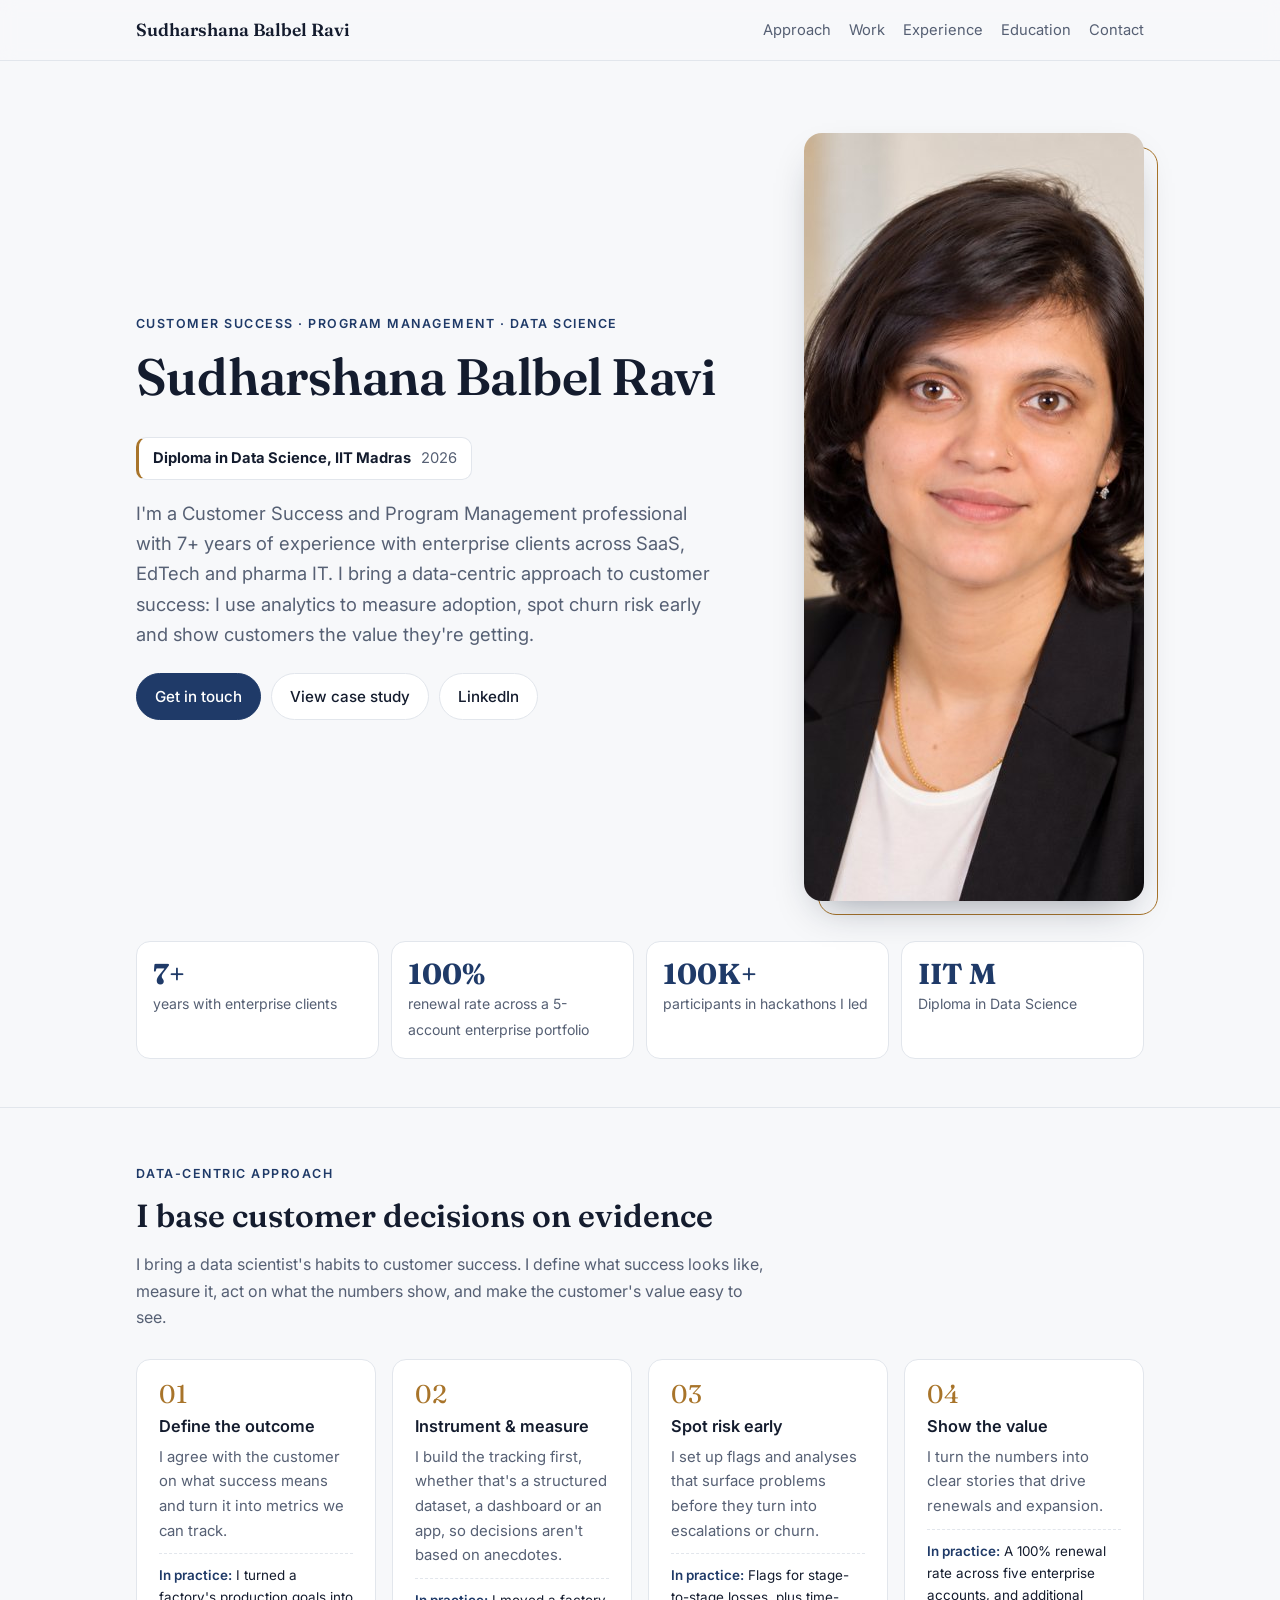
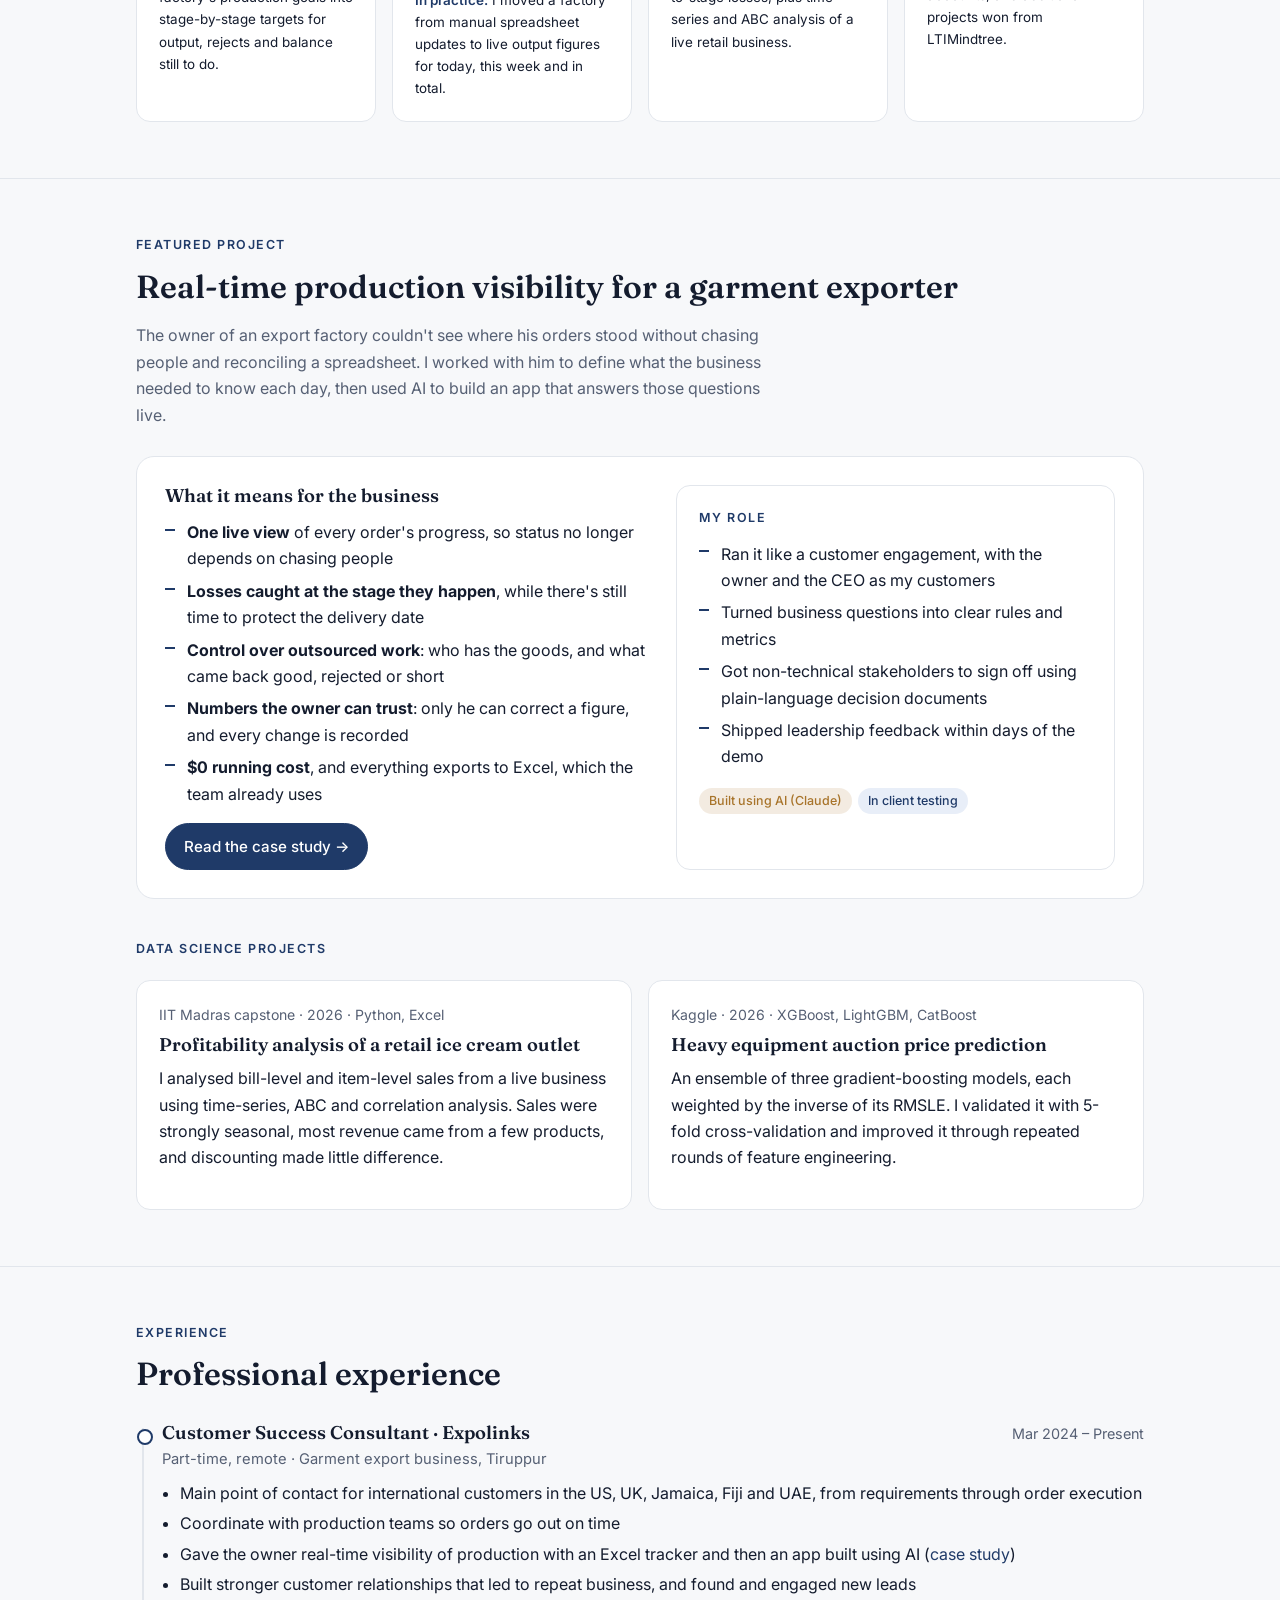
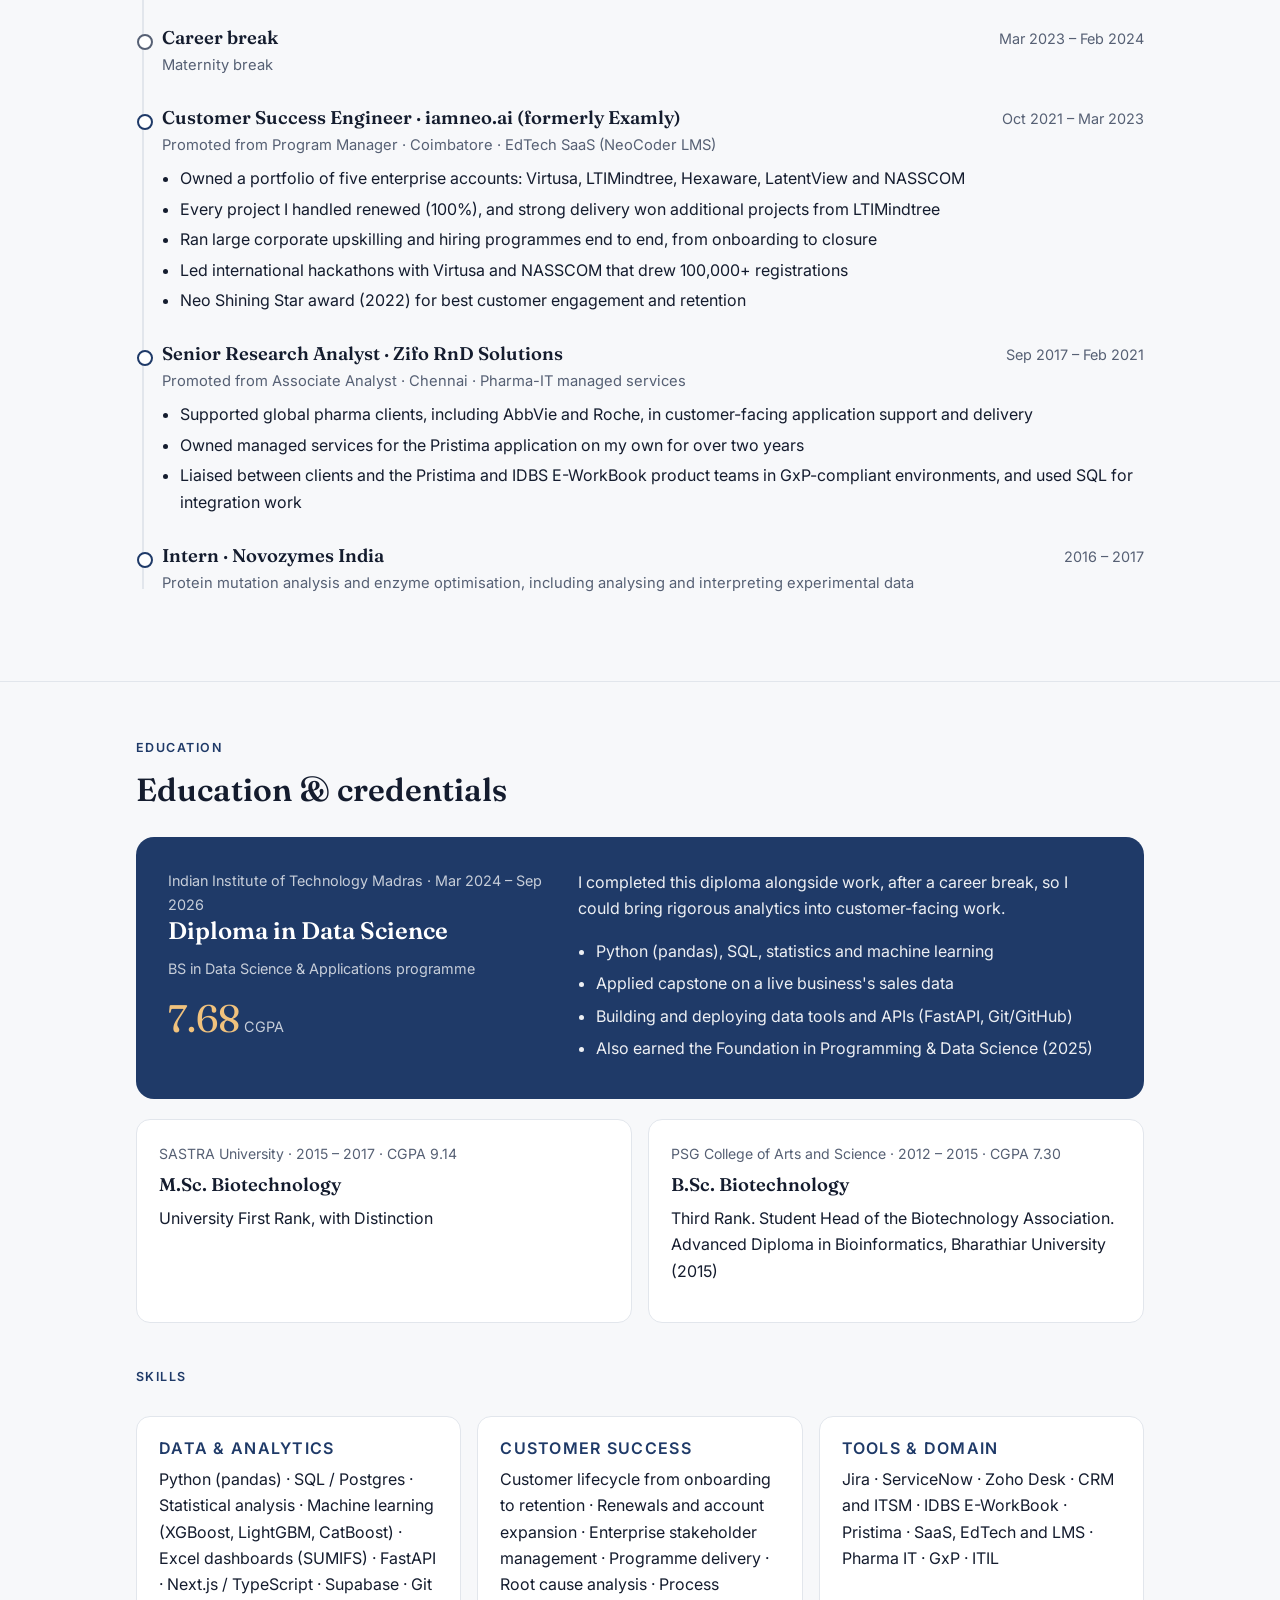
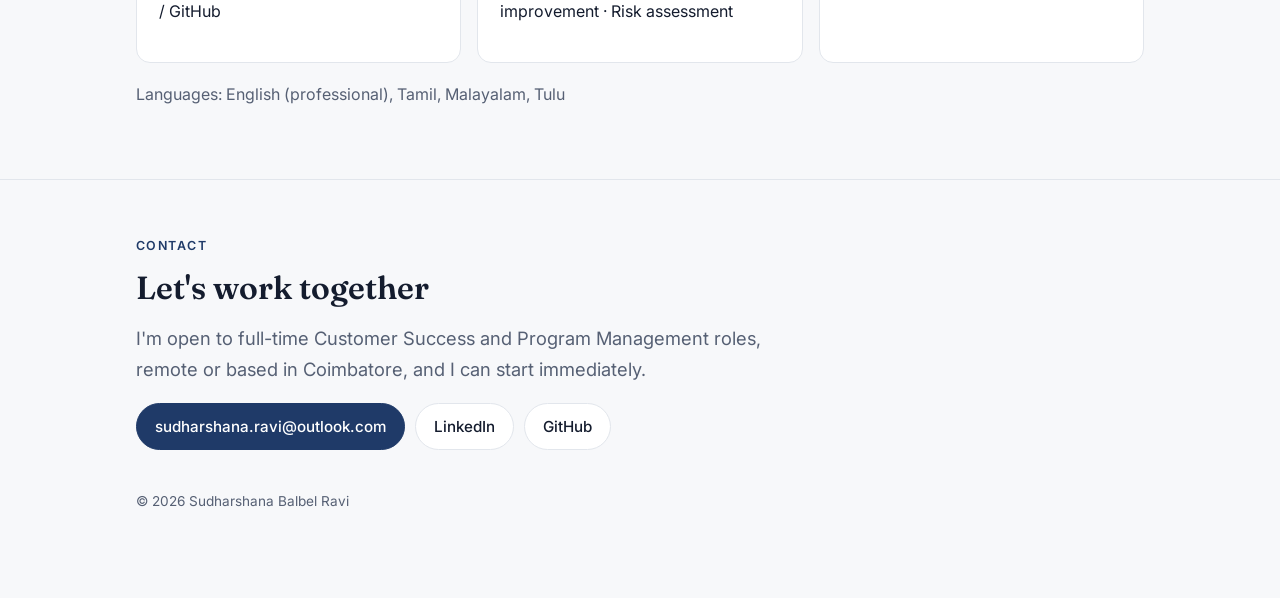
==== commit bfa83884: "Focus project on business impact" ====
--- a/index.html
+++ b/index.html
@@ -11,7 +11,7 @@
 <link rel="preconnect" href="https://fonts.googleapis.com">
 <link rel="preconnect" href="https://fonts.gstatic.com" crossorigin>
 <link href="https://fonts.googleapis.com/css2?family=Fraunces:opsz,wght@9..144,600&family=Inter:wght@400;500;600&display=swap" rel="stylesheet">
-<link rel="stylesheet" href="style.css">
+<link rel="stylesheet" href="style.css?v=3">
 </head>
 <body>
 
@@ -71,7 +71,7 @@
         <div class="num">02</div>
         <h3>Instrument &amp; measure</h3>
         <p>I build the tracking first, whether that's a structured dataset, a dashboard or an app, so decisions aren't based on anecdotes.</p>
-        <p class="proof"><b>In practice:</b> A SUMIFS-driven Excel workbook, then a Postgres-backed app with analytics for today, this week and in total.</p>
+        <p class="proof"><b>In practice:</b> I moved a factory from manual spreadsheet updates to live output figures for today, this week and in total.</p>
       </div>
       <div class="step">
         <div class="num">03</div>
@@ -93,40 +93,32 @@
   <div class="wrap">
     <div class="section-head">
       <div class="eyebrow">Featured project</div>
-      <h2>Production tracking app for a garment exporter</h2>
-      <p>I turned the factory's spreadsheet-based tracking, from cutting to packing, into a web app built around each person's role. I gathered the requirements, designed it, built it and handled delivery myself.</p>
+      <h2>Real-time production visibility for a garment exporter</h2>
+      <p>The owner of an export factory couldn't see where his orders stood without chasing people and reconciling a spreadsheet. I worked with him to define what the business needed to know each day, then used AI to build an app that answers those questions live.</p>
     </div>
     <div class="feature">
       <div>
-        <span class="tag">Next.js · TypeScript</span><span class="tag">Supabase / Postgres</span><span class="tag">Row-Level Security</span><span class="tag warm">$0/month hosting</span>
-        <ul class="ticks" style="margin-top:14px">
-          <li>Tracks every order by PO, then style, then variant (gender, colour, size, print) through cutting, tie-dye, sewing, printing/embroidery, checking, ironing and packing</li>
-          <li>Five roles, from owner to the person in charge of each stage, each with access to exactly what they need. Saved numbers can only be corrected by the owner, and every change is logged</li>
-          <li>Tracks numbered cartons that mix styles and sizes, plus work sent to outside vendors with good, rejected and shortage counts on return</li>
-          <li>Analytics show output for today, this week and in total for each PO. Every tab exports to Excel</li>
+        <h3>What it means for the business</h3>
+        <ul class="ticks" style="margin-top:12px">
+          <li><b>One live view</b> of every order's progress, so status no longer depends on chasing people</li>
+          <li><b>Losses caught at the stage they happen</b>, while there's still time to protect the delivery date</li>
+          <li><b>Control over outsourced work</b>: who has the goods, and what came back good, rejected or short</li>
+          <li><b>Numbers the owner can trust</b>: only he can correct a figure, and every change is recorded</li>
+          <li><b>$0 running cost</b>, and everything exports to Excel, which the team already uses</li>
         </ul>
         <a class="btn primary" href="production-app.html">Read the case study →</a>
       </div>
-      <div class="flow" style="margin:0">
-        <svg class="compact" viewBox="0 0 360 230" role="img" aria-label="Order flow from PO to packed cartons">
-          <defs><marker id="ah" viewBox="0 0 10 10" refX="9" refY="5" markerWidth="7" markerHeight="7" orient="auto"><path d="M0,0L10,5L0,10z" fill="#8a93a3"/></marker></defs>
-          <rect class="box" x="10" y="10" width="100" height="40" rx="8"/><text x="60" y="35" text-anchor="middle">PO</text>
-          <rect class="box" x="130" y="10" width="100" height="40" rx="8"/><text x="180" y="35" text-anchor="middle">Style</text>
-          <rect class="box" x="250" y="10" width="100" height="40" rx="8"/><text x="300" y="35" text-anchor="middle">Variant</text>
-          <path class="arrow" d="M110 30H128" marker-end="url(#ah)"/><path class="arrow" d="M230 30H248" marker-end="url(#ah)"/>
-          <text class="lbl" x="180" y="72" text-anchor="middle">daily entry per stage, in the order set for each style</text>
-          <rect class="box" x="10" y="85" width="80" height="34" rx="8"/><text x="50" y="106" text-anchor="middle">Cutting</text>
-          <rect class="box out" x="100" y="85" width="80" height="34" rx="8"/><text x="140" y="106" text-anchor="middle">Tie-Dye</text>
-          <rect class="box" x="190" y="85" width="80" height="34" rx="8"/><text x="230" y="106" text-anchor="middle">Sewing</text>
-          <rect class="box" x="280" y="85" width="70" height="34" rx="8"/><text x="315" y="106" text-anchor="middle">Print</text>
-          <rect class="box" x="10" y="140" width="80" height="34" rx="8"/><text x="50" y="161" text-anchor="middle">Checking</text>
-          <rect class="box" x="100" y="140" width="80" height="34" rx="8"/><text x="140" y="161" text-anchor="middle">Ironing</text>
-          <rect class="box" x="190" y="140" width="160" height="34" rx="8"/><text x="270" y="161" text-anchor="middle">Packing → Cartons</text>
-          <path class="arrow" d="M90 102H98"/><path class="arrow" d="M180 102H188"/><path class="arrow" d="M270 102H278"/>
-          <path class="arrow" d="M90 157H98"/><path class="arrow" d="M180 157H188"/>
-          <rect class="box out" x="10" y="200" width="16" height="16" rx="4"/><text class="lbl" x="34" y="212">can go to outside vendors</text>
-          <rect class="box" x="190" y="200" width="16" height="16" rx="4"/><text class="lbl" x="214" y="212">in-house units</text>
-        </svg>
+      <div>
+        <div class="card" style="height:100%">
+          <div class="eyebrow">My role</div>
+          <ul class="ticks">
+            <li>Ran it like a customer engagement, with the owner and the CEO as my customers</li>
+            <li>Turned business questions into clear rules and metrics</li>
+            <li>Got non-technical stakeholders to sign off using plain-language decision documents</li>
+            <li>Shipped leadership feedback within days of the demo</li>
+          </ul>
+          <span class="tag warm">Built using AI (Claude)</span><span class="tag">In client testing</span>
+        </div>
       </div>
     </div>
 
@@ -156,7 +148,7 @@
         <ul>
           <li>Main point of contact for international customers in the US, UK, Jamaica, Fiji and UAE, from requirements through order execution</li>
           <li>Coordinate with production teams so orders go out on time</li>
-          <li>Built an Excel production-tracking workbook, then a full production web app (<a href="production-app.html">case study</a>)</li>
+          <li>Gave the owner real-time visibility of production with an Excel tracker and then an app built using AI (<a href="production-app.html">case study</a>)</li>
           <li>Built stronger customer relationships that led to repeat business, and found and engaged new leads</li>
         </ul>
       </div>
